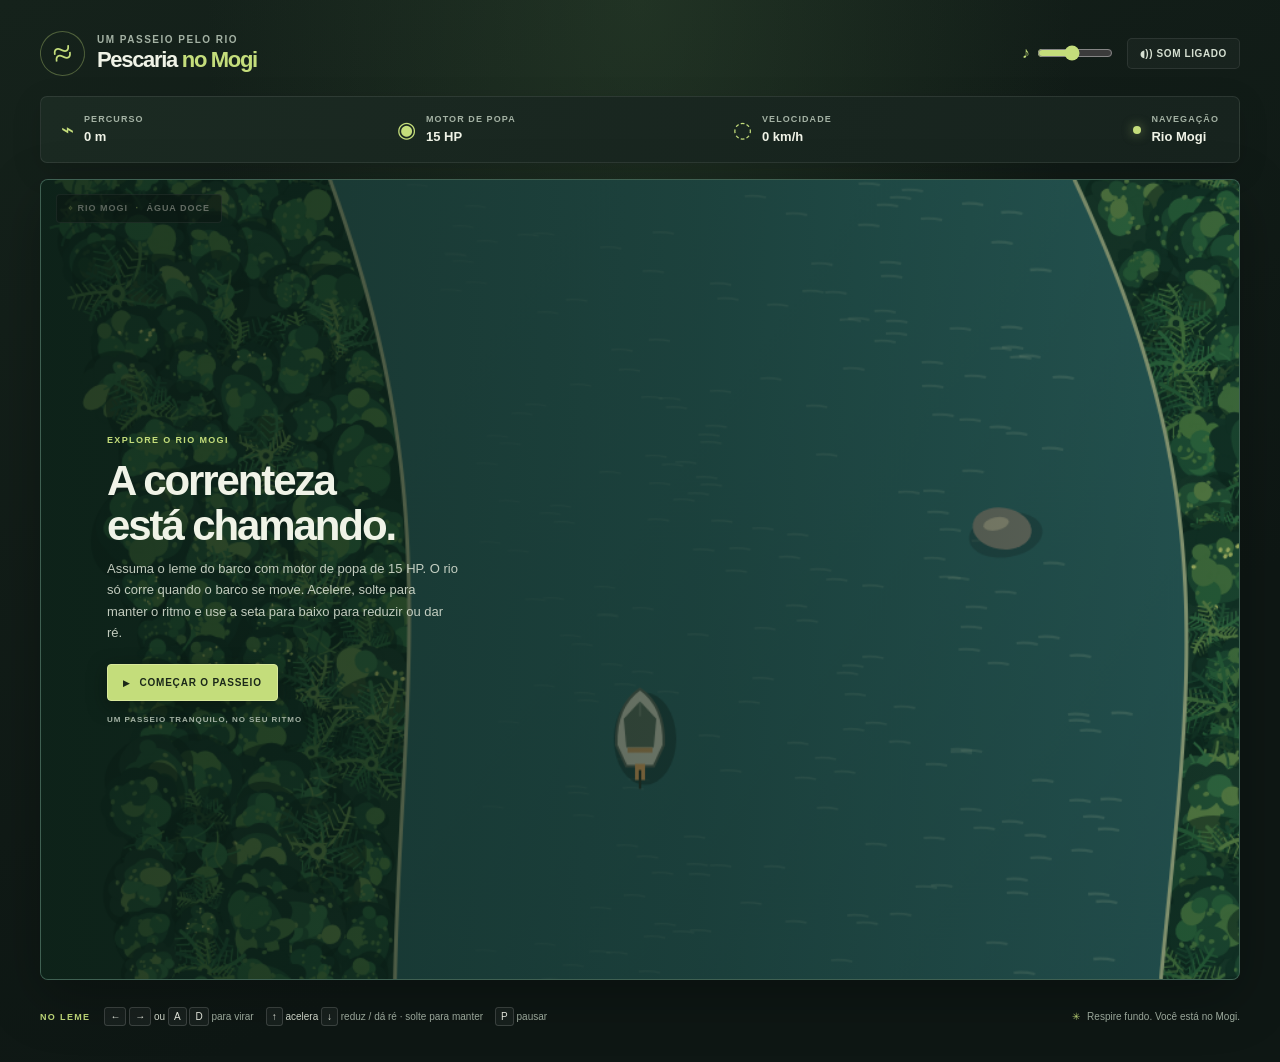
==== index.html @ 7ddcc381 "v0.1" ====
<!doctype html>
<html lang="pt-BR">
<head>
  <meta charset="utf-8">
  <meta name="viewport" content="width=device-width, initial-scale=1">
  <meta name="theme-color" content="#10251f">
  <meta name="description" content="Um passeio de barco pelo sinuoso rio Mogi.">
  <title>Pescaria no Mogi</title>
  <link rel="stylesheet" href="css/game.css">
  <script src="js/game.js" defer></script>
</head>
<body>
  <main class="game-shell">
    <header class="topbar">
      <a class="brand" href="./" aria-label="Pescaria no Mogi, início">
        <span class="brand-mark" aria-hidden="true">≈</span>
        <span>
          <span class="eyebrow">UM PASSEIO PELO RIO</span>
          <h1>Pescaria <span>no Mogi</span></h1>
        </span>
      </a>
      <div class="sound-controls">
        <label class="volume-control" for="volume">
          <span aria-hidden="true">♪</span>
          <span class="visually-hidden">Volume dos sons</span>
          <input id="volume" type="range" min="0" max="100" value="45">
        </label>
        <button class="sound-button" id="sound-toggle" type="button" aria-pressed="true">
          <span aria-hidden="true">◖))</span> SOM LIGADO
        </button>
      </div>
    </header>

    <section class="dashboard" aria-label="Painel da navegação">
      <div class="stat">
        <span class="stat-icon" aria-hidden="true">⌁</span>
        <span><span class="stat-label">PERCURSO</span><strong id="distance">0 m</strong></span>
      </div>
      <div class="stat">
        <span class="stat-icon" aria-hidden="true">◉</span>
        <span><span class="stat-label">MOTOR DE POPA</span><strong>15 HP</strong></span>
      </div>
      <div class="stat">
        <span class="stat-icon" aria-hidden="true">◌</span>
        <span><span class="stat-label">VELOCIDADE</span><strong id="speed">0 km/h</strong></span>
      </div>
      <div class="stat status-stat">
        <span class="status-dot" id="status-dot" aria-hidden="true"></span>
        <span><span class="stat-label">NAVEGAÇÃO</span><strong id="status">Píer do Mogi</strong></span>
      </div>
    </section>

    <section class="river-view" aria-label="Rio Mogi">
      <canvas id="river" width="960" height="640" aria-label="Vista superior estática do rio Mogi; o cenário acompanha o barco quando ele se move"></canvas>
      <div class="location-tag"><span aria-hidden="true">⌖</span> RIO MOGI <span class="tag-divider">·</span> ÁGUA DOCE</div>
      <div class="river-message" id="river-message" role="status" aria-live="polite"></div>
      <div class="overlay" id="overlay">
        <div class="dialog">
          <span class="dialog-kicker">EXPLORE O RIO MOGI</span>
          <h2 id="overlay-title">A correnteza<br>está chamando.</h2>
          <p id="overlay-copy">Assuma o leme do barco com motor de popa de 15 HP. O rio só corre quando o barco se move. Acelere, solte para manter o ritmo e use a seta para baixo para reduzir ou dar ré.</p>
          <button id="start-button" type="button"><span aria-hidden="true">▶</span> <span id="button-label">COMEÇAR O PASSEIO</span></button>
          <span class="dialog-hint">UM PASSEIO TRANQUILO, NO SEU RITMO</span>
        </div>
      </div>
    </section>

    <footer class="bottom-bar">
      <div class="controls-copy">
        <span class="footer-label">NO LEME</span>
        <span><kbd>←</kbd> <kbd>→</kbd> ou <kbd>A</kbd> <kbd>D</kbd> <span class="muted-copy">para virar</span></span>
        <span><kbd>↑</kbd> acelera <kbd>↓</kbd> <span class="muted-copy">reduz / dá ré · solte para manter</span></span>
        <span><kbd>P</kbd> <span class="muted-copy">pausar</span></span>
      </div>
      <div class="touch-controls" aria-label="Controles de toque">
        <button type="button" data-control="left" aria-label="Virar para a esquerda">←</button>
        <button type="button" data-control="slower" aria-label="Reduzir velocidade; mantenha pressionado para dar ré">−</button>
        <button type="button" data-control="faster" aria-label="Aumentar velocidade; mantenha pressionado para acelerar">+</button>
        <button type="button" data-control="right" aria-label="Virar para a direita">→</button>
      </div>
      <span class="footer-note"><span aria-hidden="true">✳</span> Respire fundo. Você está no Mogi.</span>
    </footer>
  </main>
</body>
</html>
---- css/game.css ----
:root {
  color-scheme: dark;
  font-family: "Segoe UI", "Trebuchet MS", sans-serif;
  color: #f0f3e7;
  background: #101b17;
  font-synthesis: none;
  text-rendering: optimizeLegibility;
  -webkit-font-smoothing: antialiased;
  -moz-osx-font-smoothing: grayscale;
  font-optical-sizing: auto;
  font-weight: 400;
  --ink: #f0f3e7;
  --muted: #a4b2a4;
  --accent: #c4dd7b;
  --panel: #17251e;
  --line: #ffffff16;
}

* { box-sizing: border-box; }

body {
  min-width: 320px;
  min-height: 100vh;
  min-height: 100dvh;
  margin: 0;
  background:
    radial-gradient(ellipse at 50% 0%, #3d5b3a55 0, transparent 48%),
    linear-gradient(155deg, #15221b, #0e1714 70%);
}

button, input { font: inherit; }
button { color: inherit; }

.game-shell {
  display: grid;
  grid-template-rows: auto auto minmax(260px, 1fr) auto;
  gap: 14px;
  width: min(1200px, calc(100% - 48px));
  min-height: 100vh;
  min-height: 100dvh;
  margin: 0 auto;
  padding: 22px 0 18px;
}

.topbar, .brand, .sound-controls, .dashboard, .stat, .bottom-bar, .controls-copy {
  display: flex;
  align-items: center;
}

.topbar, .bottom-bar { justify-content: space-between; }
.topbar { min-height: 54px; }

.brand {
  gap: 12px;
  color: inherit;
  text-decoration: none;
}

.brand-mark {
  display: grid;
  width: 45px;
  height: 45px;
  place-items: center;
  border: 1px solid #c4dd7b55;
  border-radius: 50%;
  color: var(--accent);
  font-family: Georgia, serif;
  font-size: 35px;
  line-height: 1;
  transform: rotate(-15deg);
}

.eyebrow, .stat-label, .footer-label, .dialog-kicker, .dialog-hint {
  display: block;
  color: var(--muted);
  font-size: 10px;
  font-weight: 700;
  letter-spacing: .15em;
}

h1 {
  margin: 2px 0 0;
  font-family: "Trebuchet MS", "Segoe UI", sans-serif;
  font-size: 22px;
  font-weight: 700;
  letter-spacing: -.06em;
  line-height: 1.15;
}

h1 span { color: var(--accent); }
.sound-controls { gap: 14px; }

.volume-control {
  display: flex;
  align-items: center;
  color: var(--accent);
}

.volume-control input {
  width: 76px;
  margin: 0 0 0 7px;
  accent-color: var(--accent);
  cursor: pointer;
}

.sound-button {
  padding: 9px 12px;
  border: 1px solid var(--line);
  border-radius: 5px;
  background: #ffffff08;
  color: #d5dfd1;
  font-size: 10px;
  font-weight: 700;
  letter-spacing: .06em;
  cursor: pointer;
}

.sound-button:hover, .sound-button:focus-visible { border-color: #c4dd7b88; }
.sound-button[aria-pressed="false"] { color: var(--muted); }

.dashboard {
  min-height: 67px;
  justify-content: space-between;
  padding: 10px 20px;
  border: 1px solid var(--line);
  border-radius: 7px;
  background: linear-gradient(105deg, #1b2a22, #17231e);
  box-shadow: 0 8px 30px #0002;
}

.stat { min-width: 130px; gap: 10px; }
.stat-icon { color: var(--accent); font-size: 22px; }
.stat-label { margin-bottom: 3px; font-size: 9px; letter-spacing: .12em; }
.stat strong { font-size: 13px; font-weight: 600; }
.status-stat { min-width: 150px; justify-content: flex-end; }
.status-dot { width: 8px; height: 8px; border-radius: 50%; background: #c4dd7b; box-shadow: 0 0 11px #c4dd7b88; }
.status-dot.narrow { background: #e9b96d; box-shadow: 0 0 11px #e9b96d88; }

.river-view {
  position: relative;
  min-height: 0;
  overflow: hidden;
  border: 1px solid #d4ddc222;
  border-radius: 8px;
  background: #284c40;
  box-shadow: 0 18px 55px #0004;
}

#river {
  display: block;
  width: 100%;
  height: 100%;
  touch-action: none;
}

.location-tag {
  position: absolute;
  top: 14px;
  left: 15px;
  padding: 8px 11px;
  border: 1px solid #ffffff2a;
  border-radius: 4px;
  background: #101b17a8;
  color: #f3f5e9;
  font-size: 9px;
  font-weight: 700;
  letter-spacing: .11em;
  pointer-events: none;
}

.location-tag > span:first-child { color: var(--accent); }
.tag-divider { padding: 0 4px; color: #c4dd7b; }

.river-message {
  position: absolute;
  top: 16px;
  left: 50%;
  padding: 8px 12px;
  border-radius: 4px;
  background: #16231ddb;
  color: #f1f4e7;
  font-size: 12px;
  font-weight: 600;
  opacity: 0;
  transform: translate(-50%, -5px);
  transition: opacity .18s ease, transform .18s ease;
  pointer-events: none;
}

.river-message.visible { opacity: 1; transform: translate(-50%, 0); }

.overlay {
  position: absolute;
  inset: 0;
  display: grid;
  place-items: center;
  padding: 20px;
  background: linear-gradient(90deg, #08150fa8, #08150f77 55%, #08150f33);
  transition: opacity .2s ease;
}

.overlay[hidden] { display: none; }
.dialog { width: min(410px, 100%); margin-right: auto; padding: 15px 12px 15px clamp(12px, 5vw, 46px); }
.dialog-kicker { color: var(--accent); font-size: 9px; }

.dialog h2 {
  margin: 13px 0 9px;
  font-family: "Trebuchet MS", "Segoe UI", sans-serif;
  font-size: clamp(27px, 4vw, 42px);
  font-weight: 600;
  letter-spacing: -.05em;
  line-height: 1.08;
}

.dialog p { max-width: 355px; margin: 0 0 20px; color: #e2e9dbd9; font-size: 13px; line-height: 1.65; }

#start-button {
  padding: 12px 15px;
  border: 1px solid #d9e89b;
  border-radius: 4px;
  background: var(--accent);
  color: #1b2819;
  font-size: 10px;
  font-weight: 800;
  letter-spacing: .08em;
  cursor: pointer;
  box-shadow: 0 5px 18px #0a130b88;
}

#start-button:hover, #start-button:focus-visible { outline: 2px solid #f4f8de; outline-offset: 3px; background: #d2e697; }
#start-button span:first-child { margin-right: 5px; font-size: 9px; }
.dialog-hint { margin-top: 14px; font-size: 8px; letter-spacing: .12em; }

.bottom-bar { min-height: 42px; gap: 15px; }
.controls-copy { gap: 12px; color: #d9e1d3; font-size: 10px; white-space: nowrap; }
.footer-label { margin-right: 2px; color: var(--accent); font-size: 9px; }
kbd { padding: 3px 5px; border: 1px solid #ffffff28; border-radius: 3px; background: #ffffff0b; color: #f1f4e9; font: inherit; }
.muted-copy, .footer-note { color: var(--muted); }
.footer-note { font-size: 10px; white-space: nowrap; }
.footer-note span { margin-right: 4px; color: var(--accent); }
.touch-controls { display: none; }
.visually-hidden { position: absolute; width: 1px; height: 1px; overflow: hidden; clip: rect(0, 0, 0, 0); white-space: nowrap; clip-path: inset(50%); }

@media (min-width: 900px) and (min-height: 700px) {
  .game-shell { padding-top: 26px; padding-bottom: 24px; gap: 16px; }
  .river-view { min-height: 400px; }
}

@media (max-width: 760px) {
  .game-shell { width: min(100% - 24px, 620px); grid-template-rows: auto auto minmax(230px, 1fr) auto; gap: 10px; padding: 12px 0; }
  .dashboard { min-height: 61px; padding: 8px 11px; }
  .stat { min-width: 0; gap: 6px; }
  .status-stat { min-width: 0; }
  .stat-icon { font-size: 18px; }
  .stat-label { font-size: 7px; letter-spacing: .06em; }
  .stat strong { font-size: 11px; }
  .bottom-bar { align-items: flex-start; }
  .controls-copy { flex-wrap: wrap; gap: 7px 10px; font-size: 9px; }
  .footer-note { display: none; }
}

@media (max-width: 480px) {
  .game-shell { grid-template-rows: auto auto minmax(220px, 1fr) auto; }
  .brand { gap: 8px; }
  .brand-mark { width: 38px; height: 38px; font-size: 29px; }
  .eyebrow { font-size: 8px; }
  h1 { font-size: 19px; }
  .sound-controls { gap: 7px; }
  .volume-control input { width: 53px; }
  .sound-button { padding: 8px; font-size: 8px; }
  .dashboard { display: grid; grid-template-columns: 1fr 1fr; gap: 9px 5px; }
  .status-stat { justify-content: flex-start; }
  .bottom-bar { display: block; }
  .controls-copy { display: none; }
  .touch-controls { display: grid; grid-template-columns: repeat(4, 1fr); gap: 8px; }
  .touch-controls button { min-height: 41px; border: 1px solid #ffffff26; border-radius: 5px; background: #ffffff0c; color: var(--ink); font-size: 19px; touch-action: none; }
  .touch-controls button:active { border-color: var(--accent); background: #c4dd7b2a; }
  .dialog { padding-left: 8px; }
  .dialog p { max-width: 290px; font-size: 12px; }
}

@media (prefers-reduced-motion: reduce) {
  *, *::before, *::after { scroll-behavior: auto !important; transition-duration: .01ms !important; }
}
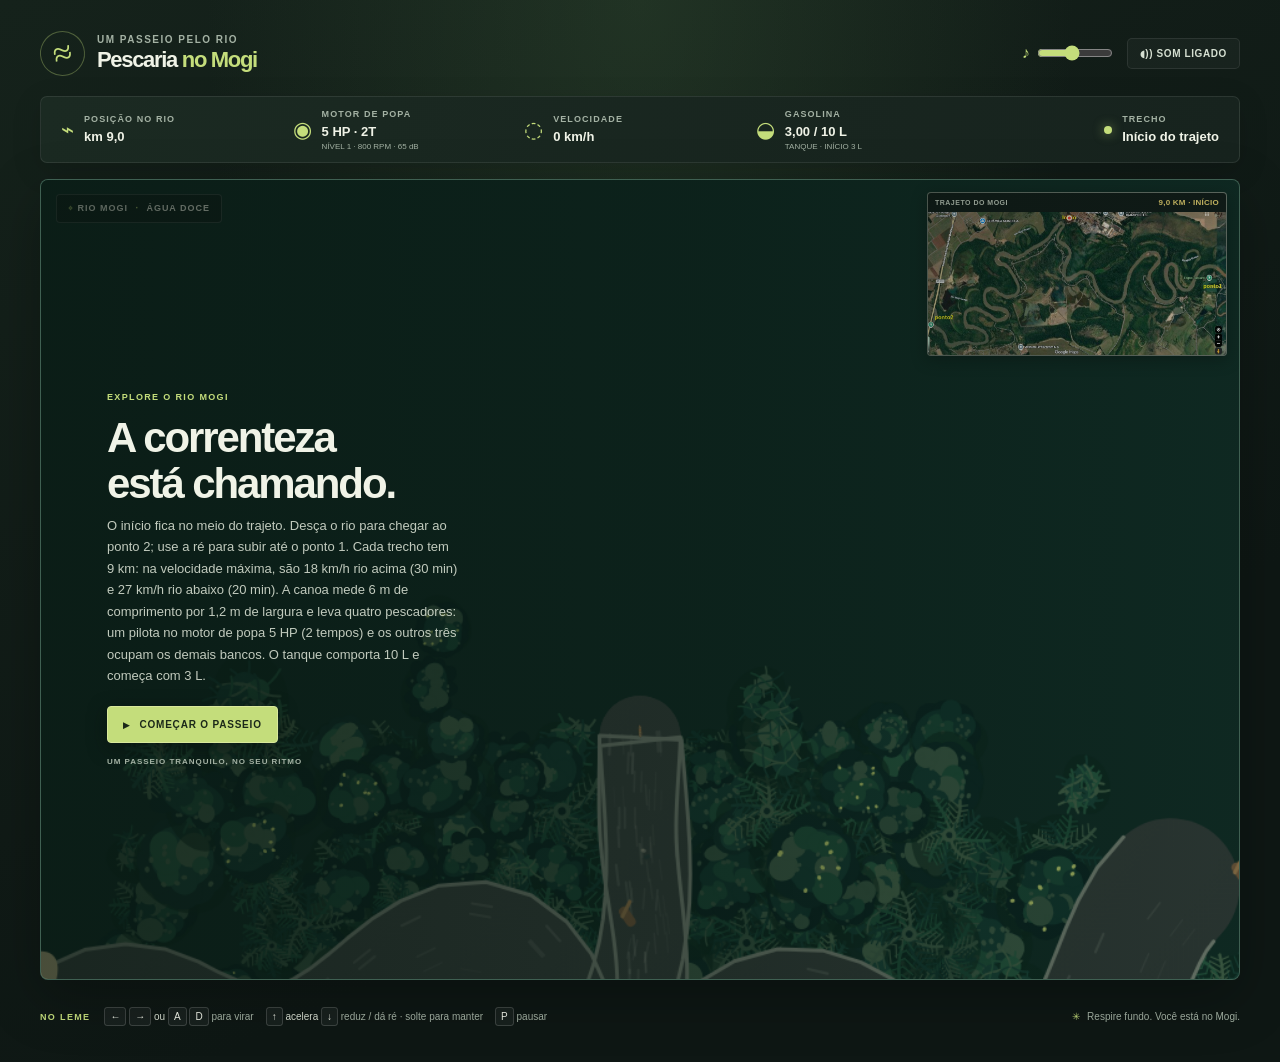
==== commit fd6666c5: "v0.2" ====
--- a/index.html
+++ b/index.html
@@ -34,31 +34,54 @@
     <section class="dashboard" aria-label="Painel da navegação">
       <div class="stat">
         <span class="stat-icon" aria-hidden="true">⌁</span>
-        <span><span class="stat-label">PERCURSO</span><strong id="distance">0 m</strong></span>
+        <span><span class="stat-label">POSIÇÃO NO RIO</span><strong id="distance">9,0 km</strong></span>
       </div>
       <div class="stat">
         <span class="stat-icon" aria-hidden="true">◉</span>
-        <span><span class="stat-label">MOTOR DE POPA</span><strong>15 HP</strong></span>
+        <span>
+          <span class="stat-label">MOTOR DE POPA</span>
+          <strong id="motor-summary">5 HP · 2T</strong>
+          <span class="stat-detail" id="motor-readout">NÍVEL 1 · 800 RPM · 65 dB</span>
+        </span>
       </div>
       <div class="stat">
         <span class="stat-icon" aria-hidden="true">◌</span>
         <span><span class="stat-label">VELOCIDADE</span><strong id="speed">0 km/h</strong></span>
       </div>
+      <div class="stat">
+        <span class="stat-icon" aria-hidden="true">◒</span>
+        <span>
+          <span class="stat-label">GASOLINA</span>
+          <strong id="fuel">3,00 / 10 L</strong>
+          <span class="stat-detail">TANQUE · INÍCIO 3 L</span>
+        </span>
+      </div>
       <div class="stat status-stat">
         <span class="status-dot" id="status-dot" aria-hidden="true"></span>
-        <span><span class="stat-label">NAVEGAÇÃO</span><strong id="status">Píer do Mogi</strong></span>
+        <span><span class="stat-label">TRECHO</span><strong id="status">Início do trajeto</strong></span>
       </div>
     </section>
 
     <section class="river-view" aria-label="Rio Mogi">
-      <canvas id="river" width="960" height="640" aria-label="Vista superior estática do rio Mogi; o cenário acompanha o barco quando ele se move"></canvas>
+      <canvas id="river" width="960" height="640" aria-label="Vista superior de uma canoa de seis metros com quatro pescadores, navegando no rio Mogi"></canvas>
       <div class="location-tag"><span aria-hidden="true">⌖</span> RIO MOGI <span class="tag-divider">·</span> ÁGUA DOCE</div>
+      <aside class="route-map" aria-label="Mapa de satélite do trajeto do rio Mogi, com um ponto vermelho indicando a posição da canoa">
+        <div class="route-map-heading"><span>TRAJETO DO MOGI</span><strong id="map-progress">INÍCIO · 9,0 KM</strong></div>
+        <div class="route-map-stage">
+          <img src="foto2.jpg" alt="Mapa de satélite com o rio Mogi sinuoso, início no centro, ponto 1 à direita e ponto 2 à esquerda">
+          <svg viewBox="0 0 1151 554" preserveAspectRatio="none" role="img" aria-label="Marcador da posição da canoa sobre o curso do rio">
+            <path class="map-geometry" id="upstream-course" d="M1098 287 C1081 274 1068 256 1064 238 C1055 213 1039 198 1018 197 C995 198 985 218 972 235 C957 252 935 258 917 246 C899 231 900 210 916 193 C930 177 950 167 953 148 C958 128 944 111 925 110 C903 108 889 127 878 148 C865 173 851 198 830 203 C808 210 790 192 790 174 C789 154 806 143 823 130 C837 116 838 98 824 86 C805 74 783 85 772 104 C759 127 755 153 737 169 C718 186 695 191 675 180 C655 169 641 152 620 147 C597 143 584 161 568 179 C554 194 535 198 521 186 C508 175 512 156 504 140 C496 121 476 110 458 118 C438 127 421 147 401 156 C380 165 358 158 340 147 C322 137 302 139 287 154 C270 169 264 191 278 208 C293 225 324 223 349 218 C375 215 393 230 408 249 C420 268 425 290 447 302 C468 312 489 298 498 277 C510 252 502 225 517 206 C529 187 545 175 550 151 C555 122 545 92 545 62 C545 47 546 34 546 23"/>
+            <path class="map-geometry" id="downstream-course" d="M546 23 C548 54 552 82 548 111 C544 143 530 166 517 190 C504 213 506 241 499 264 C492 288 475 303 454 301 C433 299 422 278 411 256 C399 233 382 218 357 216 C332 214 302 225 283 209 C264 194 269 172 286 155 C302 139 323 138 343 150 C364 162 385 166 405 155 C425 144 438 126 459 118 C480 110 498 124 505 143 C512 163 510 180 524 190 C539 200 554 190 568 176 C583 161 599 145 620 148 C641 151 656 169 676 181 C697 193 718 186 737 170 C755 154 759 127 772 105 C785 84 805 75 824 87 C840 100 837 118 822 132 C806 146 789 156 790 176 C791 196 809 209 831 203 C853 198 866 174 879 148 C890 126 904 108 926 111 C946 114 958 130 953 149 C949 169 931 180 916 194 C900 211 899 232 918 247 C937 262 958 250 974 235 C989 219 998 199 1019 198 C1040 198 1057 214 1064 239 C1070 260 1083 278 1098 287 C1080 296 1059 297 1039 288 C1018 279 1006 261 986 257 C965 253 949 267 934 283 C918 301 902 317 879 318 C858 319 843 305 843 286 C843 268 858 252 876 239 C894 226 899 208 885 192 C871 176 849 176 831 190 C812 204 807 229 790 247 C772 266 750 272 729 263 C709 255 698 235 679 227 C660 218 641 229 630 247 C618 266 619 293 603 310 C587 326 563 327 548 311 C533 294 536 272 529 251 C522 230 509 216 492 219 C473 222 462 241 449 259 C435 278 415 290 394 284 C374 278 364 259 349 247 C333 234 313 237 300 253 C286 271 292 293 309 309 C327 326 352 331 374 326 C396 320 413 306 434 310 C455 314 466 335 463 357 C460 379 442 394 421 405 C401 416 384 432 386 453 C389 475 411 487 434 483 C457 479 475 461 493 447 C512 433 532 431 551 443 C572 456 579 480 596 497 C613 514 635 519 654 507 C674 495 680 470 697 453 C714 436 737 433 754 447 C772 461 771 486 760 506 C749 526 729 539 706 544 C684 549 664 541 644 531 C624 521 603 514 583 519 C561 524 542 540 519 543 C496 546 475 535 468 515 C461 495 472 476 490 464 C508 452 527 445 528 426 C529 408 511 396 492 397 C471 398 454 414 436 429 C417 445 396 454 375 447 C354 440 346 419 330 403 C314 387 293 383 274 394 C255 405 247 428 230 440 C212 452 188 447 177 429 C166 411 177 390 194 376 C211 362 232 350 231 330 C230 310 210 297 190 301 C168 305 152 324 133 334 C114 344 91 337 82 319 C73 301 84 281 102 266 C120 251 142 241 145 221 C148 201 133 184 112 181 C91 178 73 191 57 205 C40 219 22 234 10 250 C1 270 4 292 17 312 C29 332 29 350 17 373 C8 390 10 405 14 417"/>
+            <circle class="map-boat" id="map-boat" cx="0" cy="0" r="8" transform="translate(546 23)"/>
+          </svg>
+        </div>
+      </aside>
       <div class="river-message" id="river-message" role="status" aria-live="polite"></div>
       <div class="overlay" id="overlay">
         <div class="dialog">
           <span class="dialog-kicker">EXPLORE O RIO MOGI</span>
           <h2 id="overlay-title">A correnteza<br>está chamando.</h2>
-          <p id="overlay-copy">Assuma o leme do barco com motor de popa de 15 HP. O rio só corre quando o barco se move. Acelere, solte para manter o ritmo e use a seta para baixo para reduzir ou dar ré.</p>
+          <p id="overlay-copy">O início fica no meio do trajeto. Desça o rio para chegar ao ponto 2; use a ré para subir até o ponto 1. Cada trecho tem 9 km: na velocidade máxima, são 18 km/h rio acima (30 min) e 27 km/h rio abaixo (20 min). A canoa mede 6 m de comprimento por 1,2 m de largura e leva quatro pescadores: um pilota no motor de 5 HP e os outros três ocupam os demais bancos. O tanque comporta 10 L e começa com 3 L.</p>
           <button id="start-button" type="button"><span aria-hidden="true">▶</span> <span id="button-label">COMEÇAR O PASSEIO</span></button>
           <span class="dialog-hint">UM PASSEIO TRANQUILO, NO SEU RITMO</span>
         </div>
--- a/css/game.css
+++ b/css/game.css
@@ -119,8 +119,9 @@
 .sound-button[aria-pressed="false"] { color: var(--muted); }
 
 .dashboard {
+  display: grid;
+  grid-template-columns: repeat(5, minmax(0, 1fr));
   min-height: 67px;
-  justify-content: space-between;
   padding: 10px 20px;
   border: 1px solid var(--line);
   border-radius: 7px;
@@ -128,13 +129,15 @@
   box-shadow: 0 8px 30px #0002;
 }
 
-.stat { min-width: 130px; gap: 10px; }
+.stat { min-width: 0; gap: 10px; }
 .stat-icon { color: var(--accent); font-size: 22px; }
 .stat-label { margin-bottom: 3px; font-size: 9px; letter-spacing: .12em; }
 .stat strong { font-size: 13px; font-weight: 600; }
-.status-stat { min-width: 150px; justify-content: flex-end; }
+.stat-detail { display: block; margin-top: 2px; color: var(--muted); font-size: 8px; white-space: nowrap; }
+.status-stat { justify-content: flex-end; }
 .status-dot { width: 8px; height: 8px; border-radius: 50%; background: #c4dd7b; box-shadow: 0 0 11px #c4dd7b88; }
 .status-dot.narrow { background: #e9b96d; box-shadow: 0 0 11px #e9b96d88; }
+.low-fuel { color: #f0a16f; }
 
 .river-view {
   position: relative;
@@ -170,6 +173,39 @@
 
 .location-tag > span:first-child { color: var(--accent); }
 .tag-divider { padding: 0 4px; color: #c4dd7b; }
+
+.route-map {
+  position: absolute;
+  top: 12px;
+  right: 12px;
+  width: min(300px, 41vw);
+  overflow: hidden;
+  border: 1px solid #d8e3d377;
+  border-radius: 4px;
+  background: #111b18;
+  box-shadow: 0 4px 15px #07100c66;
+  pointer-events: none;
+}
+
+.route-map-heading {
+  display: flex;
+  align-items: center;
+  justify-content: space-between;
+  gap: 6px;
+  padding: 5px 7px;
+  color: #d4decf;
+  font-size: 7px;
+  font-weight: 700;
+  letter-spacing: .07em;
+}
+
+.route-map-heading strong { color: #f2db74; font-size: 8px; letter-spacing: .03em; }
+.route-map-stage { position: relative; width: 100%; aspect-ratio: 1151 / 554; }
+.route-map-stage img, .route-map-stage svg { position: absolute; inset: 0; display: block; width: 100%; height: 100%; }
+.route-map-stage img { object-fit: fill; }
+.route-map-stage svg { overflow: hidden; }
+.map-geometry { fill: none; stroke: transparent; stroke-width: 1; }
+.map-boat { fill: #f04438; stroke: #fff0dc; stroke-width: 4; filter: drop-shadow(0 0 8px #ff302a); }
 
 .river-message {
   position: absolute;
@@ -248,12 +284,13 @@
 
 @media (max-width: 760px) {
   .game-shell { width: min(100% - 24px, 620px); grid-template-rows: auto auto minmax(230px, 1fr) auto; gap: 10px; padding: 12px 0; }
-  .dashboard { min-height: 61px; padding: 8px 11px; }
+  .dashboard { grid-template-columns: repeat(3, minmax(0, 1fr)); min-height: 61px; padding: 8px 11px; gap: 9px 5px; }
   .stat { min-width: 0; gap: 6px; }
   .status-stat { min-width: 0; }
   .stat-icon { font-size: 18px; }
   .stat-label { font-size: 7px; letter-spacing: .06em; }
   .stat strong { font-size: 11px; }
+  .stat-detail { font-size: 7px; }
   .bottom-bar { align-items: flex-start; }
   .controls-copy { flex-wrap: wrap; gap: 7px 10px; font-size: 9px; }
   .footer-note { display: none; }
@@ -268,7 +305,7 @@
   .sound-controls { gap: 7px; }
   .volume-control input { width: 53px; }
   .sound-button { padding: 8px; font-size: 8px; }
-  .dashboard { display: grid; grid-template-columns: 1fr 1fr; gap: 9px 5px; }
+  .dashboard { grid-template-columns: repeat(2, minmax(0, 1fr)); gap: 9px 5px; }
   .status-stat { justify-content: flex-start; }
   .bottom-bar { display: block; }
   .controls-copy { display: none; }
@@ -277,6 +314,9 @@
   .touch-controls button:active { border-color: var(--accent); background: #c4dd7b2a; }
   .dialog { padding-left: 8px; }
   .dialog p { max-width: 290px; font-size: 12px; }
+  .route-map { top: 58px; right: 8px; width: min(200px, 52vw); }
+  .route-map-heading { padding: 4px 5px; font-size: 6px; }
+  .route-map-heading strong { font-size: 7px; }
 }
 
 @media (prefers-reduced-motion: reduce) {
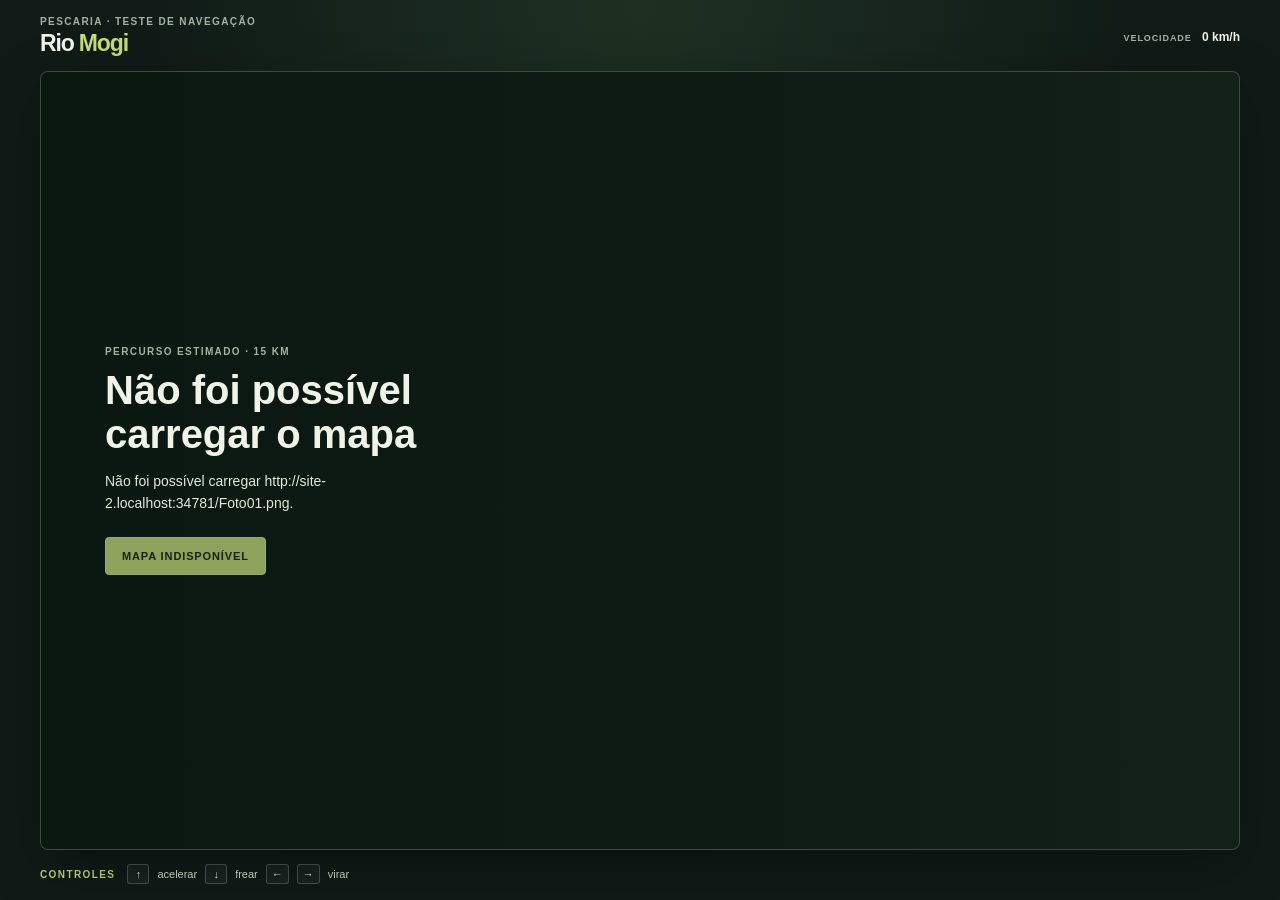
==== commit 7be459e5: "versao1.0" ====
--- a/index.html
+++ b/index.html
@@ -3,106 +3,40 @@
 <head>
   <meta charset="utf-8">
   <meta name="viewport" content="width=device-width, initial-scale=1">
-  <meta name="theme-color" content="#10251f">
-  <meta name="description" content="Um passeio de barco pelo sinuoso rio Mogi.">
-  <title>Pescaria no Mogi</title>
+  <meta name="theme-color" content="#101b17">
+  <meta name="description" content="Teste de navegação no rio com controle por setas.">
+  <title>Teste de navegação | Pescaria</title>
   <link rel="stylesheet" href="css/game.css">
   <script src="js/game.js" defer></script>
 </head>
 <body>
   <main class="game-shell">
     <header class="topbar">
-      <a class="brand" href="./" aria-label="Pescaria no Mogi, início">
-        <span class="brand-mark" aria-hidden="true">≈</span>
-        <span>
-          <span class="eyebrow">UM PASSEIO PELO RIO</span>
-          <h1>Pescaria <span>no Mogi</span></h1>
-        </span>
-      </a>
-      <div class="sound-controls">
-        <label class="volume-control" for="volume">
-          <span aria-hidden="true">♪</span>
-          <span class="visually-hidden">Volume dos sons</span>
-          <input id="volume" type="range" min="0" max="100" value="45">
-        </label>
-        <button class="sound-button" id="sound-toggle" type="button" aria-pressed="true">
-          <span aria-hidden="true">◖))</span> SOM LIGADO
-        </button>
+      <div>
+        <p class="eyebrow">PESCARIA · TESTE DE NAVEGAÇÃO</p>
+        <h1>Rio <span>Mogi</span></h1>
       </div>
+      <p class="speed-readout">VELOCIDADE <strong id="speed">0 km/h</strong></p>
     </header>
 
-    <section class="dashboard" aria-label="Painel da navegação">
-      <div class="stat">
-        <span class="stat-icon" aria-hidden="true">⌁</span>
-        <span><span class="stat-label">POSIÇÃO NO RIO</span><strong id="distance">9,0 km</strong></span>
-      </div>
-      <div class="stat">
-        <span class="stat-icon" aria-hidden="true">◉</span>
-        <span>
-          <span class="stat-label">MOTOR DE POPA</span>
-          <strong id="motor-summary">5 HP · 2T</strong>
-          <span class="stat-detail" id="motor-readout">NÍVEL 1 · 800 RPM · 65 dB</span>
-        </span>
-      </div>
-      <div class="stat">
-        <span class="stat-icon" aria-hidden="true">◌</span>
-        <span><span class="stat-label">VELOCIDADE</span><strong id="speed">0 km/h</strong></span>
-      </div>
-      <div class="stat">
-        <span class="stat-icon" aria-hidden="true">◒</span>
-        <span>
-          <span class="stat-label">GASOLINA</span>
-          <strong id="fuel">3,00 / 10 L</strong>
-          <span class="stat-detail">TANQUE · INÍCIO 3 L</span>
-        </span>
-      </div>
-      <div class="stat status-stat">
-        <span class="status-dot" id="status-dot" aria-hidden="true"></span>
-        <span><span class="stat-label">TRECHO</span><strong id="status">Início do trajeto</strong></span>
-      </div>
-    </section>
-
-    <section class="river-view" aria-label="Rio Mogi">
-      <canvas id="river" width="960" height="640" aria-label="Vista superior de uma canoa de seis metros com quatro pescadores, navegando no rio Mogi"></canvas>
-      <div class="location-tag"><span aria-hidden="true">⌖</span> RIO MOGI <span class="tag-divider">·</span> ÁGUA DOCE</div>
-      <aside class="route-map" aria-label="Mapa de satélite do trajeto do rio Mogi, com um ponto vermelho indicando a posição da canoa">
-        <div class="route-map-heading"><span>TRAJETO DO MOGI</span><strong id="map-progress">INÍCIO · 9,0 KM</strong></div>
-        <div class="route-map-stage">
-          <img src="foto2.jpg" alt="Mapa de satélite com o rio Mogi sinuoso, início no centro, ponto 1 à direita e ponto 2 à esquerda">
-          <svg viewBox="0 0 1151 554" preserveAspectRatio="none" role="img" aria-label="Marcador da posição da canoa sobre o curso do rio">
-            <path class="map-geometry" id="upstream-course" d="M1098 287 C1081 274 1068 256 1064 238 C1055 213 1039 198 1018 197 C995 198 985 218 972 235 C957 252 935 258 917 246 C899 231 900 210 916 193 C930 177 950 167 953 148 C958 128 944 111 925 110 C903 108 889 127 878 148 C865 173 851 198 830 203 C808 210 790 192 790 174 C789 154 806 143 823 130 C837 116 838 98 824 86 C805 74 783 85 772 104 C759 127 755 153 737 169 C718 186 695 191 675 180 C655 169 641 152 620 147 C597 143 584 161 568 179 C554 194 535 198 521 186 C508 175 512 156 504 140 C496 121 476 110 458 118 C438 127 421 147 401 156 C380 165 358 158 340 147 C322 137 302 139 287 154 C270 169 264 191 278 208 C293 225 324 223 349 218 C375 215 393 230 408 249 C420 268 425 290 447 302 C468 312 489 298 498 277 C510 252 502 225 517 206 C529 187 545 175 550 151 C555 122 545 92 545 62 C545 47 546 34 546 23"/>
-            <path class="map-geometry" id="downstream-course" d="M546 23 C548 54 552 82 548 111 C544 143 530 166 517 190 C504 213 506 241 499 264 C492 288 475 303 454 301 C433 299 422 278 411 256 C399 233 382 218 357 216 C332 214 302 225 283 209 C264 194 269 172 286 155 C302 139 323 138 343 150 C364 162 385 166 405 155 C425 144 438 126 459 118 C480 110 498 124 505 143 C512 163 510 180 524 190 C539 200 554 190 568 176 C583 161 599 145 620 148 C641 151 656 169 676 181 C697 193 718 186 737 170 C755 154 759 127 772 105 C785 84 805 75 824 87 C840 100 837 118 822 132 C806 146 789 156 790 176 C791 196 809 209 831 203 C853 198 866 174 879 148 C890 126 904 108 926 111 C946 114 958 130 953 149 C949 169 931 180 916 194 C900 211 899 232 918 247 C937 262 958 250 974 235 C989 219 998 199 1019 198 C1040 198 1057 214 1064 239 C1070 260 1083 278 1098 287 C1080 296 1059 297 1039 288 C1018 279 1006 261 986 257 C965 253 949 267 934 283 C918 301 902 317 879 318 C858 319 843 305 843 286 C843 268 858 252 876 239 C894 226 899 208 885 192 C871 176 849 176 831 190 C812 204 807 229 790 247 C772 266 750 272 729 263 C709 255 698 235 679 227 C660 218 641 229 630 247 C618 266 619 293 603 310 C587 326 563 327 548 311 C533 294 536 272 529 251 C522 230 509 216 492 219 C473 222 462 241 449 259 C435 278 415 290 394 284 C374 278 364 259 349 247 C333 234 313 237 300 253 C286 271 292 293 309 309 C327 326 352 331 374 326 C396 320 413 306 434 310 C455 314 466 335 463 357 C460 379 442 394 421 405 C401 416 384 432 386 453 C389 475 411 487 434 483 C457 479 475 461 493 447 C512 433 532 431 551 443 C572 456 579 480 596 497 C613 514 635 519 654 507 C674 495 680 470 697 453 C714 436 737 433 754 447 C772 461 771 486 760 506 C749 526 729 539 706 544 C684 549 664 541 644 531 C624 521 603 514 583 519 C561 524 542 540 519 543 C496 546 475 535 468 515 C461 495 472 476 490 464 C508 452 527 445 528 426 C529 408 511 396 492 397 C471 398 454 414 436 429 C417 445 396 454 375 447 C354 440 346 419 330 403 C314 387 293 383 274 394 C255 405 247 428 230 440 C212 452 188 447 177 429 C166 411 177 390 194 376 C211 362 232 350 231 330 C230 310 210 297 190 301 C168 305 152 324 133 334 C114 344 91 337 82 319 C73 301 84 281 102 266 C120 251 142 241 145 221 C148 201 133 184 112 181 C91 178 73 191 57 205 C40 219 22 234 10 250 C1 270 4 292 17 312 C29 332 29 350 17 373 C8 390 10 405 14 417"/>
-            <circle class="map-boat" id="map-boat" cx="0" cy="0" r="8" transform="translate(546 23)"/>
-          </svg>
+    <section class="river-view" aria-label="Área de navegação">
+      <canvas id="river" aria-label="Mapa do rio com a posição da canoa"></canvas>
+      <img id="map-image" src="Foto01.png" alt="" hidden>
+      <img id="boundary-map" src="Foto02.png" alt="" hidden>
+      <img id="navigation-map" src="Foto03.png" alt="" hidden>
+      <section id="overlay" class="overlay" aria-labelledby="overlay-title">
+        <div class="dialog">
+          <p class="eyebrow">PERCURSO ESTIMADO · 15 KM</p>
+          <h2 id="overlay-title">Pronto para navegar?</h2>
+          <p id="overlay-copy">Use as setas para acelerar, frear e virar. A navegação é livre, sem limite de tempo, com velocidade máxima de 100 km/h.</p>
+          <button id="start-button" type="button" disabled>CARREGANDO MAPA...</button>
         </div>
-      </aside>
-      <div class="river-message" id="river-message" role="status" aria-live="polite"></div>
-      <div class="overlay" id="overlay">
-        <div class="dialog">
-          <span class="dialog-kicker">EXPLORE O RIO MOGI</span>
-          <h2 id="overlay-title">A correnteza<br>está chamando.</h2>
-          <p id="overlay-copy">O início fica no meio do trajeto. Desça o rio para chegar ao ponto 2; use a ré para subir até o ponto 1. Cada trecho tem 9 km: na velocidade máxima, são 18 km/h rio acima (30 min) e 27 km/h rio abaixo (20 min). A canoa mede 6 m de comprimento por 1,2 m de largura e leva quatro pescadores: um pilota no motor de 5 HP e os outros três ocupam os demais bancos. O tanque comporta 10 L e começa com 3 L.</p>
-          <button id="start-button" type="button"><span aria-hidden="true">▶</span> <span id="button-label">COMEÇAR O PASSEIO</span></button>
-          <span class="dialog-hint">UM PASSEIO TRANQUILO, NO SEU RITMO</span>
-        </div>
-      </div>
+      </section>
     </section>
 
     <footer class="bottom-bar">
-      <div class="controls-copy">
-        <span class="footer-label">NO LEME</span>
-        <span><kbd>←</kbd> <kbd>→</kbd> ou <kbd>A</kbd> <kbd>D</kbd> <span class="muted-copy">para virar</span></span>
-        <span><kbd>↑</kbd> acelera <kbd>↓</kbd> <span class="muted-copy">reduz / dá ré · solte para manter</span></span>
-        <span><kbd>P</kbd> <span class="muted-copy">pausar</span></span>
-      </div>
-      <div class="touch-controls" aria-label="Controles de toque">
-        <button type="button" data-control="left" aria-label="Virar para a esquerda">←</button>
-        <button type="button" data-control="slower" aria-label="Reduzir velocidade; mantenha pressionado para dar ré">−</button>
-        <button type="button" data-control="faster" aria-label="Aumentar velocidade; mantenha pressionado para acelerar">+</button>
-        <button type="button" data-control="right" aria-label="Virar para a direita">→</button>
-      </div>
-      <span class="footer-note"><span aria-hidden="true">✳</span> Respire fundo. Você está no Mogi.</span>
+      <p class="controls-copy"><span class="eyebrow">CONTROLES</span> <kbd>↑</kbd> acelerar <kbd>↓</kbd> frear <kbd>←</kbd> <kbd>→</kbd> virar</p>
     </footer>
   </main>
 </body>
-</html>
+</html>
--- a/css/game.css
+++ b/css/game.css
@@ -1,19 +1,13 @@
 :root {
   color-scheme: dark;
-  font-family: "Segoe UI", "Trebuchet MS", sans-serif;
+  font-family: "Segoe UI", sans-serif;
   color: #f0f3e7;
   background: #101b17;
   font-synthesis: none;
   text-rendering: optimizeLegibility;
   -webkit-font-smoothing: antialiased;
-  -moz-osx-font-smoothing: grayscale;
-  font-optical-sizing: auto;
-  font-weight: 400;
-  --ink: #f0f3e7;
+  --accent: #c4dd7b;
   --muted: #a4b2a4;
-  --accent: #c4dd7b;
-  --panel: #17251e;
-  --line: #ffffff16;
 }
 
 * { box-sizing: border-box; }
@@ -23,207 +17,57 @@
   min-height: 100vh;
   min-height: 100dvh;
   margin: 0;
-  background:
-    radial-gradient(ellipse at 50% 0%, #3d5b3a55 0, transparent 48%),
-    linear-gradient(155deg, #15221b, #0e1714 70%);
+  background: radial-gradient(ellipse at 50% 0%, #3d5b3a55, transparent 55%), #101b17;
 }
 
-button, input { font: inherit; }
-button { color: inherit; }
+button { font: inherit; }
 
 .game-shell {
   display: grid;
-  grid-template-rows: auto auto minmax(260px, 1fr) auto;
+  grid-template-rows: auto minmax(0, 1fr) auto;
   gap: 14px;
-  width: min(1200px, calc(100% - 48px));
-  min-height: 100vh;
-  min-height: 100dvh;
+  width: min(1200px, calc(100% - 40px));
+  height: 100vh;
+  height: 100dvh;
+  min-height: 360px;
   margin: 0 auto;
-  padding: 22px 0 18px;
+  padding: 16px 0;
 }
 
-.topbar, .brand, .sound-controls, .dashboard, .stat, .bottom-bar, .controls-copy {
+.topbar, .bottom-bar {
   display: flex;
   align-items: center;
+  justify-content: space-between;
+  gap: 16px;
 }
 
-.topbar, .bottom-bar { justify-content: space-between; }
-.topbar { min-height: 54px; }
-
-.brand {
-  gap: 12px;
-  color: inherit;
-  text-decoration: none;
-}
-
-.brand-mark {
-  display: grid;
-  width: 45px;
-  height: 45px;
-  place-items: center;
-  border: 1px solid #c4dd7b55;
-  border-radius: 50%;
-  color: var(--accent);
-  font-family: Georgia, serif;
-  font-size: 35px;
-  line-height: 1;
-  transform: rotate(-15deg);
-}
-
-.eyebrow, .stat-label, .footer-label, .dialog-kicker, .dialog-hint {
-  display: block;
+.eyebrow {
+  margin: 0;
   color: var(--muted);
   font-size: 10px;
   font-weight: 700;
-  letter-spacing: .15em;
+  letter-spacing: .14em;
 }
 
 h1 {
-  margin: 2px 0 0;
-  font-family: "Trebuchet MS", "Segoe UI", sans-serif;
-  font-size: 22px;
-  font-weight: 700;
-  letter-spacing: -.06em;
-  line-height: 1.15;
+  margin: 3px 0 0;
+  font-size: 23px;
+  letter-spacing: -.05em;
 }
 
 h1 span { color: var(--accent); }
-.sound-controls { gap: 14px; }
-
-.volume-control {
-  display: flex;
-  align-items: center;
-  color: var(--accent);
-}
-
-.volume-control input {
-  width: 76px;
-  margin: 0 0 0 7px;
-  accent-color: var(--accent);
-  cursor: pointer;
-}
-
-.sound-button {
-  padding: 9px 12px;
-  border: 1px solid var(--line);
-  border-radius: 5px;
-  background: #ffffff08;
-  color: #d5dfd1;
-  font-size: 10px;
-  font-weight: 700;
-  letter-spacing: .06em;
-  cursor: pointer;
-}
-
-.sound-button:hover, .sound-button:focus-visible { border-color: #c4dd7b88; }
-.sound-button[aria-pressed="false"] { color: var(--muted); }
-
-.dashboard {
-  display: grid;
-  grid-template-columns: repeat(5, minmax(0, 1fr));
-  min-height: 67px;
-  padding: 10px 20px;
-  border: 1px solid var(--line);
-  border-radius: 7px;
-  background: linear-gradient(105deg, #1b2a22, #17231e);
-  box-shadow: 0 8px 30px #0002;
-}
-
-.stat { min-width: 0; gap: 10px; }
-.stat-icon { color: var(--accent); font-size: 22px; }
-.stat-label { margin-bottom: 3px; font-size: 9px; letter-spacing: .12em; }
-.stat strong { font-size: 13px; font-weight: 600; }
-.stat-detail { display: block; margin-top: 2px; color: var(--muted); font-size: 8px; white-space: nowrap; }
-.status-stat { justify-content: flex-end; }
-.status-dot { width: 8px; height: 8px; border-radius: 50%; background: #c4dd7b; box-shadow: 0 0 11px #c4dd7b88; }
-.status-dot.narrow { background: #e9b96d; box-shadow: 0 0 11px #e9b96d88; }
-.low-fuel { color: #f0a16f; }
 
 .river-view {
   position: relative;
   min-height: 0;
   overflow: hidden;
-  border: 1px solid #d4ddc222;
+  border: 1px solid #d4ddc233;
   border-radius: 8px;
-  background: #284c40;
-  box-shadow: 0 18px 55px #0004;
+  background: #17251e;
+  box-shadow: 0 18px 55px #0005;
 }
 
-#river {
-  display: block;
-  width: 100%;
-  height: 100%;
-  touch-action: none;
-}
-
-.location-tag {
-  position: absolute;
-  top: 14px;
-  left: 15px;
-  padding: 8px 11px;
-  border: 1px solid #ffffff2a;
-  border-radius: 4px;
-  background: #101b17a8;
-  color: #f3f5e9;
-  font-size: 9px;
-  font-weight: 700;
-  letter-spacing: .11em;
-  pointer-events: none;
-}
-
-.location-tag > span:first-child { color: var(--accent); }
-.tag-divider { padding: 0 4px; color: #c4dd7b; }
-
-.route-map {
-  position: absolute;
-  top: 12px;
-  right: 12px;
-  width: min(300px, 41vw);
-  overflow: hidden;
-  border: 1px solid #d8e3d377;
-  border-radius: 4px;
-  background: #111b18;
-  box-shadow: 0 4px 15px #07100c66;
-  pointer-events: none;
-}
-
-.route-map-heading {
-  display: flex;
-  align-items: center;
-  justify-content: space-between;
-  gap: 6px;
-  padding: 5px 7px;
-  color: #d4decf;
-  font-size: 7px;
-  font-weight: 700;
-  letter-spacing: .07em;
-}
-
-.route-map-heading strong { color: #f2db74; font-size: 8px; letter-spacing: .03em; }
-.route-map-stage { position: relative; width: 100%; aspect-ratio: 1151 / 554; }
-.route-map-stage img, .route-map-stage svg { position: absolute; inset: 0; display: block; width: 100%; height: 100%; }
-.route-map-stage img { object-fit: fill; }
-.route-map-stage svg { overflow: hidden; }
-.map-geometry { fill: none; stroke: transparent; stroke-width: 1; }
-.map-boat { fill: #f04438; stroke: #fff0dc; stroke-width: 4; filter: drop-shadow(0 0 8px #ff302a); }
-
-.river-message {
-  position: absolute;
-  top: 16px;
-  left: 50%;
-  padding: 8px 12px;
-  border-radius: 4px;
-  background: #16231ddb;
-  color: #f1f4e7;
-  font-size: 12px;
-  font-weight: 600;
-  opacity: 0;
-  transform: translate(-50%, -5px);
-  transition: opacity .18s ease, transform .18s ease;
-  pointer-events: none;
-}
-
-.river-message.visible { opacity: 1; transform: translate(-50%, 0); }
+#river { display: block; width: 100%; height: 100%; }
 
 .overlay {
   position: absolute;
@@ -231,94 +75,62 @@
   display: grid;
   place-items: center;
   padding: 20px;
-  background: linear-gradient(90deg, #08150fa8, #08150f77 55%, #08150f33);
-  transition: opacity .2s ease;
+  background: linear-gradient(90deg, #08150fcf, #08150f99 60%, #08150f44);
 }
 
 .overlay[hidden] { display: none; }
-.dialog { width: min(410px, 100%); margin-right: auto; padding: 15px 12px 15px clamp(12px, 5vw, 46px); }
-.dialog-kicker { color: var(--accent); font-size: 9px; }
-
-.dialog h2 {
-  margin: 13px 0 9px;
-  font-family: "Trebuchet MS", "Segoe UI", sans-serif;
-  font-size: clamp(27px, 4vw, 42px);
-  font-weight: 600;
-  letter-spacing: -.05em;
-  line-height: 1.08;
-}
-
-.dialog p { max-width: 355px; margin: 0 0 20px; color: #e2e9dbd9; font-size: 13px; line-height: 1.65; }
+.dialog { width: min(430px, 100%); margin-right: auto; padding-left: clamp(8px, 5vw, 44px); }
+.dialog h2 { margin: 12px 0 8px; font-size: clamp(27px, 4vw, 40px); line-height: 1.08; }
+.dialog p:not(.eyebrow) { max-width: 360px; color: #e2e9db; font-size: 14px; line-height: 1.6; }
 
 #start-button {
-  padding: 12px 15px;
+  margin-top: 8px;
+  padding: 12px 16px;
   border: 1px solid #d9e89b;
   border-radius: 4px;
   background: var(--accent);
   color: #1b2819;
-  font-size: 10px;
+  font-size: 11px;
   font-weight: 800;
   letter-spacing: .08em;
   cursor: pointer;
-  box-shadow: 0 5px 18px #0a130b88;
 }
 
-#start-button:hover, #start-button:focus-visible { outline: 2px solid #f4f8de; outline-offset: 3px; background: #d2e697; }
-#start-button span:first-child { margin-right: 5px; font-size: 9px; }
-.dialog-hint { margin-top: 14px; font-size: 8px; letter-spacing: .12em; }
+#start-button:disabled { cursor: wait; opacity: .7; }
+#start-button:not(:disabled):hover, #start-button:focus-visible { outline: 2px solid #f4f8de; outline-offset: 3px; }
 
-.bottom-bar { min-height: 42px; gap: 15px; }
-.controls-copy { gap: 12px; color: #d9e1d3; font-size: 10px; white-space: nowrap; }
-.footer-label { margin-right: 2px; color: var(--accent); font-size: 9px; }
-kbd { padding: 3px 5px; border: 1px solid #ffffff28; border-radius: 3px; background: #ffffff0b; color: #f1f4e9; font: inherit; }
-.muted-copy, .footer-note { color: var(--muted); }
-.footer-note { font-size: 10px; white-space: nowrap; }
-.footer-note span { margin-right: 4px; color: var(--accent); }
-.touch-controls { display: none; }
-.visually-hidden { position: absolute; width: 1px; height: 1px; overflow: hidden; clip: rect(0, 0, 0, 0); white-space: nowrap; clip-path: inset(50%); }
+.controls-copy, .speed-readout { margin: 0; color: #d9e1d3; font-size: 11px; }
+.controls-copy { display: flex; align-items: center; gap: 8px; }
+.controls-copy .eyebrow { margin-right: 4px; color: var(--accent); }
+.speed-readout { color: var(--muted); font-size: 9px; font-weight: 700; letter-spacing: .1em; white-space: nowrap; }
+.speed-readout strong { margin-left: 7px; color: #f0f3e7; font-size: 12px; letter-spacing: 0; }
 
-@media (min-width: 900px) and (min-height: 700px) {
-  .game-shell { padding-top: 26px; padding-bottom: 24px; gap: 16px; }
-  .river-view { min-height: 400px; }
+kbd {
+  min-width: 22px;
+  padding: 3px 5px;
+  border: 1px solid #ffffff36;
+  border-radius: 3px;
+  background: #ffffff0b;
+  color: #f1f4e9;
+  font: inherit;
+  text-align: center;
 }
 
-@media (max-width: 760px) {
-  .game-shell { width: min(100% - 24px, 620px); grid-template-rows: auto auto minmax(230px, 1fr) auto; gap: 10px; padding: 12px 0; }
-  .dashboard { grid-template-columns: repeat(3, minmax(0, 1fr)); min-height: 61px; padding: 8px 11px; gap: 9px 5px; }
-  .stat { min-width: 0; gap: 6px; }
-  .status-stat { min-width: 0; }
-  .stat-icon { font-size: 18px; }
-  .stat-label { font-size: 7px; letter-spacing: .06em; }
-  .stat strong { font-size: 11px; }
-  .stat-detail { font-size: 7px; }
-  .bottom-bar { align-items: flex-start; }
-  .controls-copy { flex-wrap: wrap; gap: 7px 10px; font-size: 9px; }
-  .footer-note { display: none; }
+@media (max-width: 600px) {
+  .game-shell {
+    width: calc(100% - 8px);
+    min-height: 0;
+    grid-template-rows: auto minmax(0, 1fr) auto;
+    gap: 4px;
+    padding: max(4px, env(safe-area-inset-top)) 0 max(4px, env(safe-area-inset-bottom));
+  }
+  .topbar { min-height: 38px; }
+  .eyebrow { font-size: 7px; }
+  h1 { margin-top: 1px; font-size: 18px; }
+  .bottom-bar { min-height: 24px; }
+  .controls-copy { flex-wrap: nowrap; gap: 4px; max-width: 100%; font-size: 8px; white-space: nowrap; }
+  .controls-copy .eyebrow { margin-right: 1px; }
+  .speed-readout { font-size: 8px; }
+  .speed-readout strong { margin-left: 3px; font-size: 10px; }
+  kbd { min-width: 18px; padding: 2px 3px; }
 }
-
-@media (max-width: 480px) {
-  .game-shell { grid-template-rows: auto auto minmax(220px, 1fr) auto; }
-  .brand { gap: 8px; }
-  .brand-mark { width: 38px; height: 38px; font-size: 29px; }
-  .eyebrow { font-size: 8px; }
-  h1 { font-size: 19px; }
-  .sound-controls { gap: 7px; }
-  .volume-control input { width: 53px; }
-  .sound-button { padding: 8px; font-size: 8px; }
-  .dashboard { grid-template-columns: repeat(2, minmax(0, 1fr)); gap: 9px 5px; }
-  .status-stat { justify-content: flex-start; }
-  .bottom-bar { display: block; }
-  .controls-copy { display: none; }
-  .touch-controls { display: grid; grid-template-columns: repeat(4, 1fr); gap: 8px; }
-  .touch-controls button { min-height: 41px; border: 1px solid #ffffff26; border-radius: 5px; background: #ffffff0c; color: var(--ink); font-size: 19px; touch-action: none; }
-  .touch-controls button:active { border-color: var(--accent); background: #c4dd7b2a; }
-  .dialog { padding-left: 8px; }
-  .dialog p { max-width: 290px; font-size: 12px; }
-  .route-map { top: 58px; right: 8px; width: min(200px, 52vw); }
-  .route-map-heading { padding: 4px 5px; font-size: 6px; }
-  .route-map-heading strong { font-size: 7px; }
-}
-
-@media (prefers-reduced-motion: reduce) {
-  *, *::before, *::after { scroll-behavior: auto !important; transition-duration: .01ms !important; }
-}
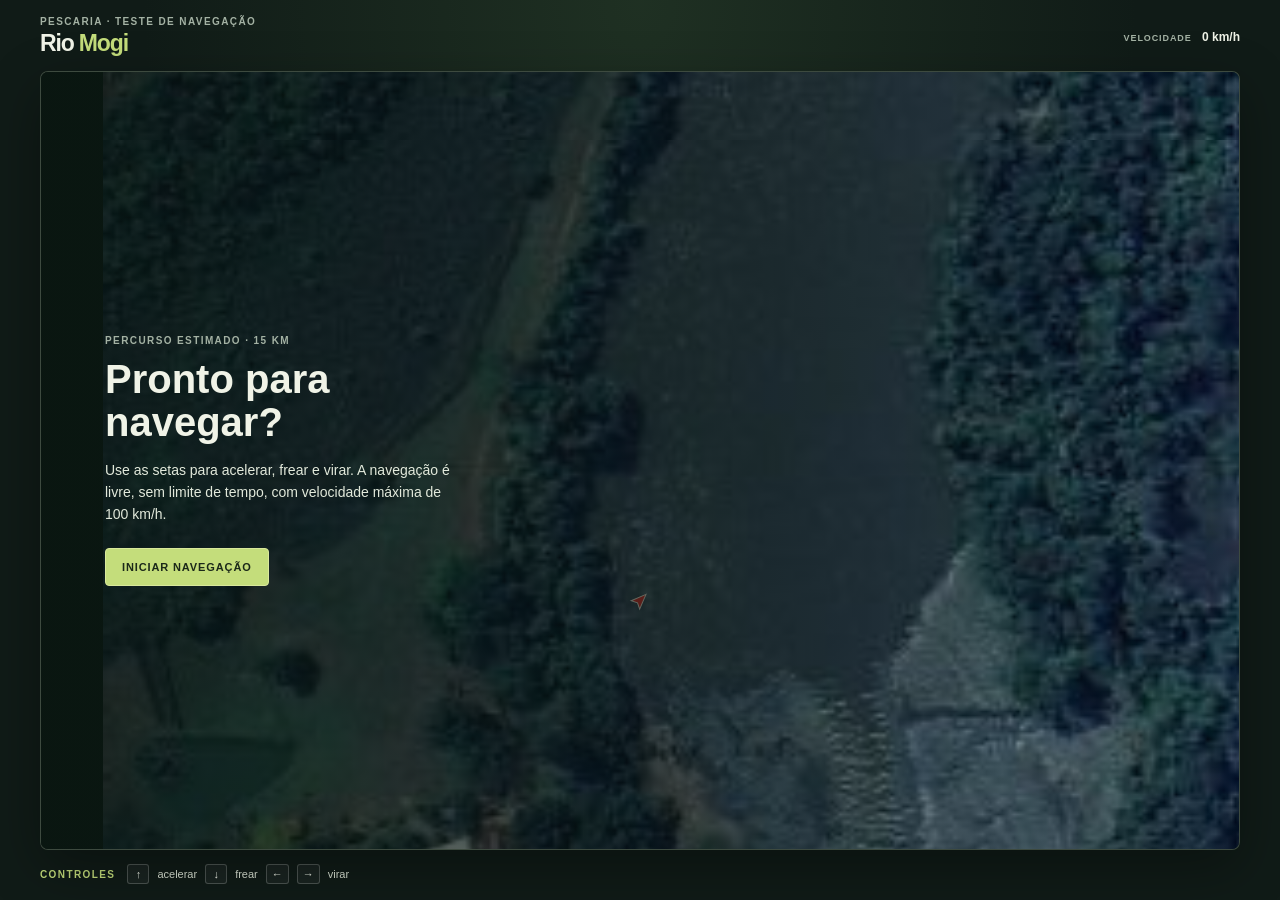
==== commit daaed117: "versao1.1" ====
--- a/index.html
+++ b/index.html
@@ -21,9 +21,6 @@
 
     <section class="river-view" aria-label="Área de navegação">
       <canvas id="river" aria-label="Mapa do rio com a posição da canoa"></canvas>
-      <img id="map-image" src="Foto01.png" alt="" hidden>
-      <img id="boundary-map" src="Foto02.png" alt="" hidden>
-      <img id="navigation-map" src="Foto03.png" alt="" hidden>
       <section id="overlay" class="overlay" aria-labelledby="overlay-title">
         <div class="dialog">
           <p class="eyebrow">PERCURSO ESTIMADO · 15 KM</p>
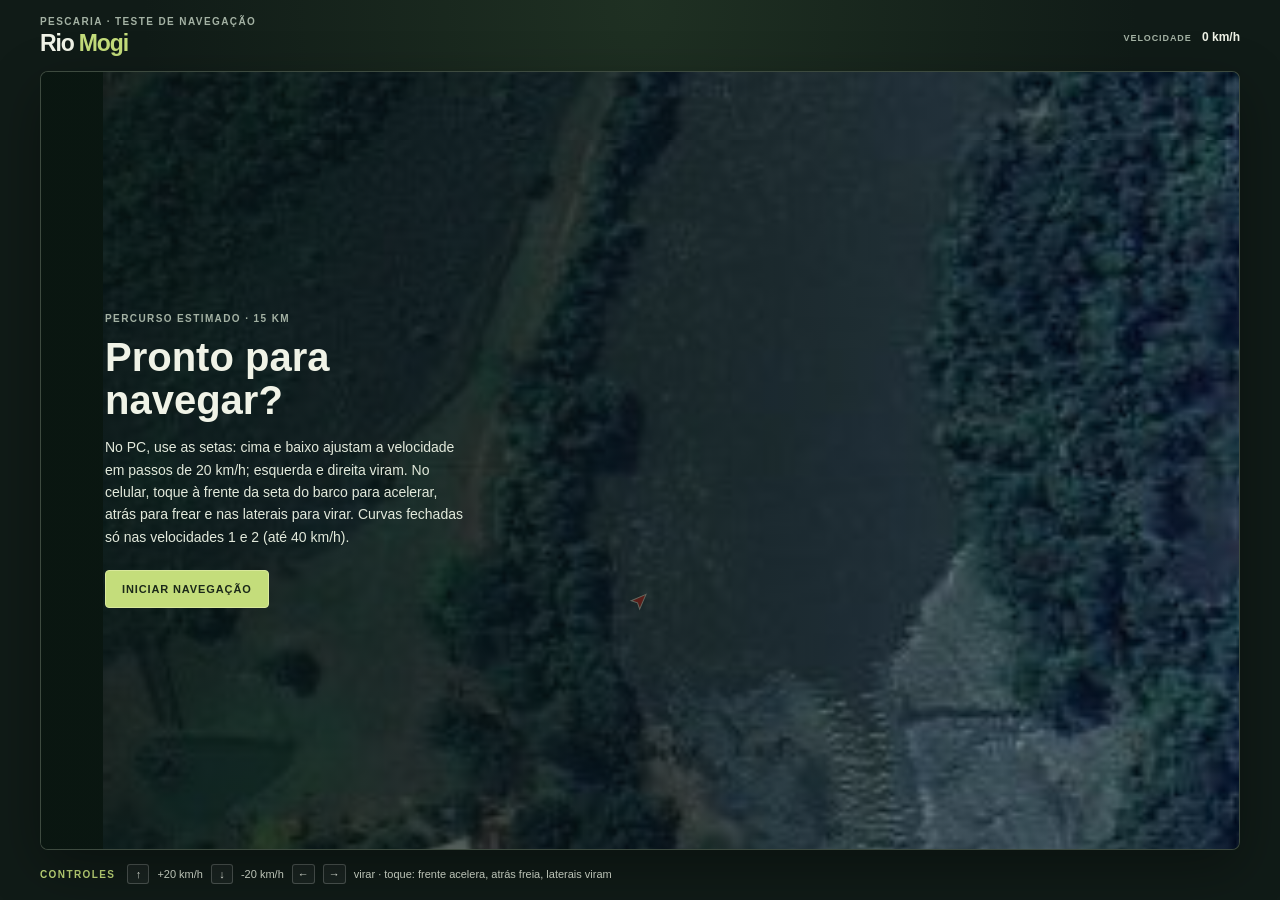
==== commit 90ec7124: "versao1.3" ====
--- a/index.html
+++ b/index.html
@@ -25,14 +25,14 @@
         <div class="dialog">
           <p class="eyebrow">PERCURSO ESTIMADO · 15 KM</p>
           <h2 id="overlay-title">Pronto para navegar?</h2>
-          <p id="overlay-copy">Use as setas para acelerar, frear e virar. A navegação é livre, sem limite de tempo, com velocidade máxima de 100 km/h.</p>
+          <p id="overlay-copy">No PC, use as setas: cima e baixo ajustam a velocidade em passos de 20 km/h; esquerda e direita viram. No celular, toque à frente da seta do barco para acelerar, atrás para frear e nas laterais para virar. Curvas fechadas só nas velocidades 1 e 2 (até 40 km/h).</p>
           <button id="start-button" type="button" disabled>CARREGANDO MAPA...</button>
         </div>
       </section>
     </section>
 
     <footer class="bottom-bar">
-      <p class="controls-copy"><span class="eyebrow">CONTROLES</span> <kbd>↑</kbd> acelerar <kbd>↓</kbd> frear <kbd>←</kbd> <kbd>→</kbd> virar</p>
+      <p class="controls-copy"><span class="eyebrow">CONTROLES</span> <kbd>↑</kbd> +20 km/h <kbd>↓</kbd> -20 km/h <kbd>←</kbd> <kbd>→</kbd> virar · toque: frente acelera, atrás freia, laterais viram</p>
     </footer>
   </main>
 </body>
--- a/css/game.css
+++ b/css/game.css
@@ -67,7 +67,7 @@
   box-shadow: 0 18px 55px #0005;
 }
 
-#river { display: block; width: 100%; height: 100%; }
+#river { display: block; width: 100%; height: 100%; touch-action: none; }
 
 .overlay {
   position: absolute;
@@ -128,7 +128,7 @@
   .eyebrow { font-size: 7px; }
   h1 { margin-top: 1px; font-size: 18px; }
   .bottom-bar { min-height: 24px; }
-  .controls-copy { flex-wrap: nowrap; gap: 4px; max-width: 100%; font-size: 8px; white-space: nowrap; }
+  .controls-copy { flex-wrap: wrap; gap: 4px; max-width: 100%; font-size: 8px; white-space: normal; }
   .controls-copy .eyebrow { margin-right: 1px; }
   .speed-readout { font-size: 8px; }
   .speed-readout strong { margin-left: 3px; font-size: 10px; }
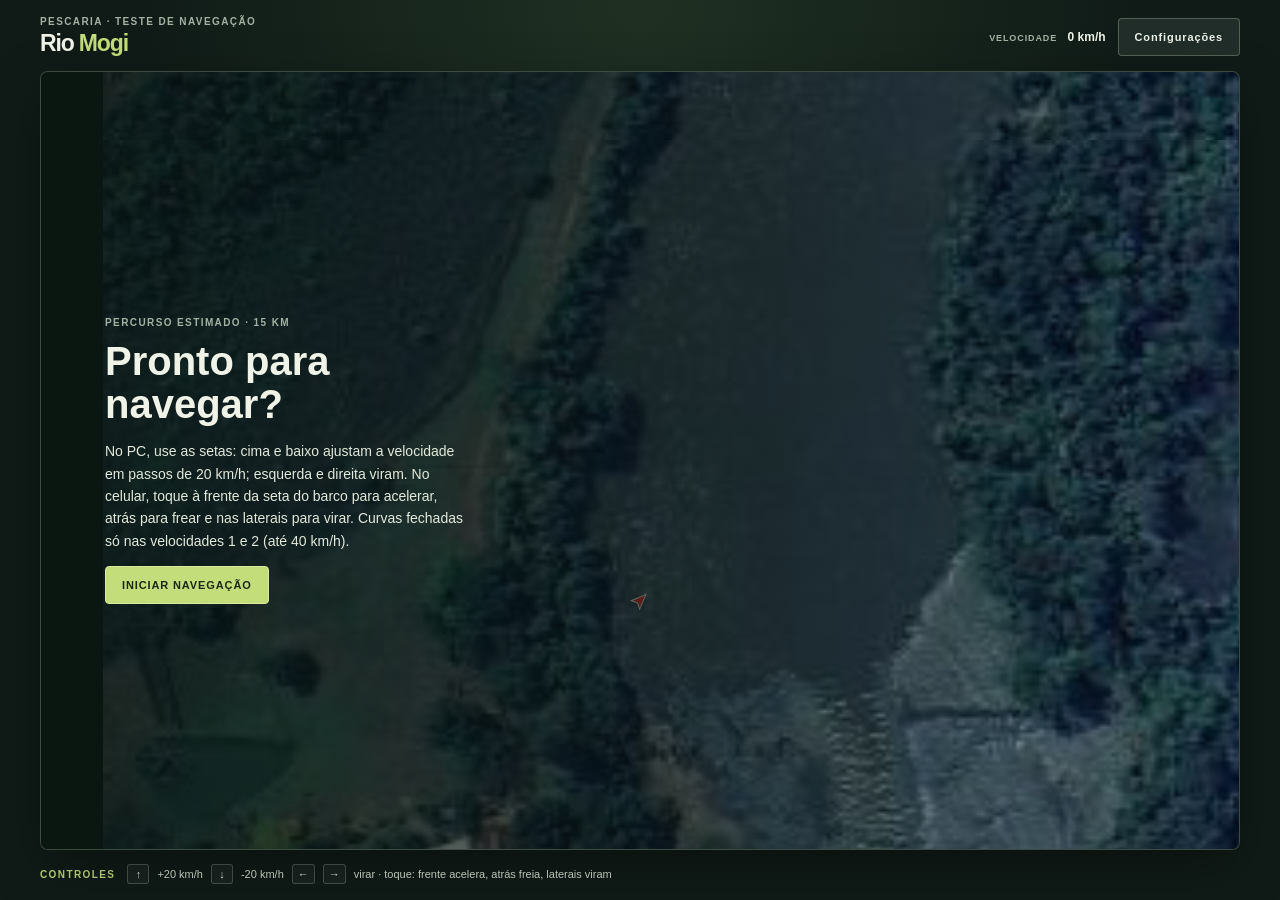
==== commit 7f817ade: "versao1.4" ====
--- a/index.html
+++ b/index.html
@@ -7,7 +7,7 @@
   <meta name="description" content="Teste de navegação no rio com controle por setas.">
   <title>Teste de navegação | Pescaria</title>
   <link rel="stylesheet" href="css/game.css">
-  <script src="js/game.js" defer></script>
+  <script src="js/game.js?v=4" defer></script>
 </head>
 <body>
   <main class="game-shell">
@@ -16,8 +16,32 @@
         <p class="eyebrow">PESCARIA · TESTE DE NAVEGAÇÃO</p>
         <h1>Rio <span>Mogi</span></h1>
       </div>
-      <p class="speed-readout">VELOCIDADE <strong id="speed">0 km/h</strong></p>
+      <div class="topbar-actions">
+        <p class="speed-readout">VELOCIDADE <strong id="speed">0 km/h</strong></p>
+        <button id="settings-button" class="secondary-button" type="button" aria-expanded="false" aria-controls="settings-panel">Configurações</button>
+      </div>
     </header>
+
+    <aside id="settings-panel" class="settings-panel" hidden aria-live="polite">
+      <div class="settings-header">
+        <div>
+          <p class="eyebrow">SALVAR · RECUPERAR</p>
+          <h2>Progresso do jogo</h2>
+        </div>
+        <button id="close-settings" class="ghost-button" type="button" aria-label="Fechar configurações">Fechar</button>
+      </div>
+
+      <p class="warning-message">⚠️ Não use modo anônimo ou outro navegador para não perder os dados salvos no celular.</p>
+
+      <ul id="save-stats" class="save-stats" aria-label="Estatísticas do jogo salvas"></ul>
+
+      <div class="settings-actions">
+        <button id="save-progress" class="primary-button" type="button">Salvar no celular</button>
+        <button id="restore-progress" class="secondary-button" type="button">Recuperar dados</button>
+      </div>
+
+      <p id="save-status" class="save-status">Nenhum dado salvo ainda.</p>
+    </aside>
 
     <section class="river-view" aria-label="Área de navegação">
       <canvas id="river" aria-label="Mapa do rio com a posição da canoa"></canvas>
--- a/css/game.css
+++ b/css/game.css
@@ -41,6 +41,12 @@
   gap: 16px;
 }
 
+.topbar-actions {
+  display: flex;
+  align-items: center;
+  gap: 12px;
+}
+
 .eyebrow {
   margin: 0;
   color: var(--muted);
@@ -83,21 +89,127 @@
 .dialog h2 { margin: 12px 0 8px; font-size: clamp(27px, 4vw, 40px); line-height: 1.08; }
 .dialog p:not(.eyebrow) { max-width: 360px; color: #e2e9db; font-size: 14px; line-height: 1.6; }
 
-#start-button {
-  margin-top: 8px;
+#start-button,
+.primary-button,
+.secondary-button,
+.ghost-button {
   padding: 12px 16px;
-  border: 1px solid #d9e89b;
   border-radius: 4px;
-  background: var(--accent);
-  color: #1b2819;
+  border: 1px solid transparent;
   font-size: 11px;
   font-weight: 800;
   letter-spacing: .08em;
   cursor: pointer;
+  transition: transform .15s ease, border-color .15s ease, background .15s ease;
+}
+
+#start-button,
+.primary-button {
+  border-color: #d9e89b;
+  background: var(--accent);
+  color: #1b2819;
+}
+
+.secondary-button {
+  border-color: #c7d6bd4d;
+  background: rgba(157, 182, 166, 0.12);
+  color: #edf2ea;
+}
+
+.ghost-button {
+  border-color: #d0d7cd2b;
+  background: transparent;
+  color: #edf2ea;
+}
+
+#start-button:hover:not(:disabled),
+.primary-button:hover,
+.secondary-button:hover,
+.ghost-button:hover,
+#start-button:focus-visible,
+.primary-button:focus-visible,
+.secondary-button:focus-visible,
+.ghost-button:focus-visible {
+  transform: translateY(-1px);
+  outline: 2px solid #f4f8de;
+  outline-offset: 2px;
 }
 
 #start-button:disabled { cursor: wait; opacity: .7; }
 #start-button:not(:disabled):hover, #start-button:focus-visible { outline: 2px solid #f4f8de; outline-offset: 3px; }
+
+.settings-panel {
+  position: relative;
+  z-index: 5;
+  display: grid;
+  gap: 16px;
+  margin: -6px 0 0;
+  padding: 18px 18px 16px;
+  border: 1px solid #d4ddc233;
+  border-radius: 10px;
+  background: rgba(13, 22, 18, 0.94);
+  box-shadow: 0 12px 30px rgba(0, 0, 0, 0.3);
+}
+
+.settings-panel[hidden] { display: none; }
+
+.settings-header {
+  display: flex;
+  align-items: center;
+  justify-content: space-between;
+  gap: 16px;
+}
+
+.settings-header h2 {
+  margin: 4px 0 0;
+  font-size: clamp(20px, 2vw, 26px);
+}
+
+.warning-message,
+.save-status {
+  margin: 0;
+  color: #e8efdc;
+  font-size: 12px;
+  line-height: 1.5;
+}
+
+.save-status {
+  min-height: 18px;
+  color: var(--accent);
+}
+
+.save-stats {
+  display: grid;
+  grid-template-columns: repeat(auto-fit, minmax(180px, 1fr));
+  gap: 10px;
+  padding: 0;
+  margin: 0;
+  list-style: none;
+}
+
+.save-stats li {
+  display: flex;
+  justify-content: space-between;
+  gap: 12px;
+  padding: 10px 12px;
+  border: 1px solid rgba(204, 219, 190, 0.2);
+  border-radius: 8px;
+  background: rgba(175, 204, 143, 0.04);
+  color: #edf1e9;
+  font-size: 12px;
+}
+
+.save-stats strong {
+  color: #f5fbdd;
+  font-weight: 700;
+  text-align: right;
+}
+
+.settings-actions {
+  display: flex;
+  flex-wrap: wrap;
+  gap: 12px;
+}
 
 .controls-copy, .speed-readout { margin: 0; color: #d9e1d3; font-size: 11px; }
 .controls-copy { display: flex; align-items: center; gap: 8px; }
@@ -125,9 +237,13 @@
     padding: max(4px, env(safe-area-inset-top)) 0 max(4px, env(safe-area-inset-bottom));
   }
   .topbar { min-height: 38px; }
+  .topbar-actions { gap: 8px; }
   .eyebrow { font-size: 7px; }
   h1 { margin-top: 1px; font-size: 18px; }
   .bottom-bar { min-height: 24px; }
+  .settings-panel { padding: 14px 12px; }
+  .settings-actions { flex-direction: column; }
+  .save-stats { grid-template-columns: 1fr; }
   .controls-copy { flex-wrap: wrap; gap: 4px; max-width: 100%; font-size: 8px; white-space: normal; }
   .controls-copy .eyebrow { margin-right: 1px; }
   .speed-readout { font-size: 8px; }
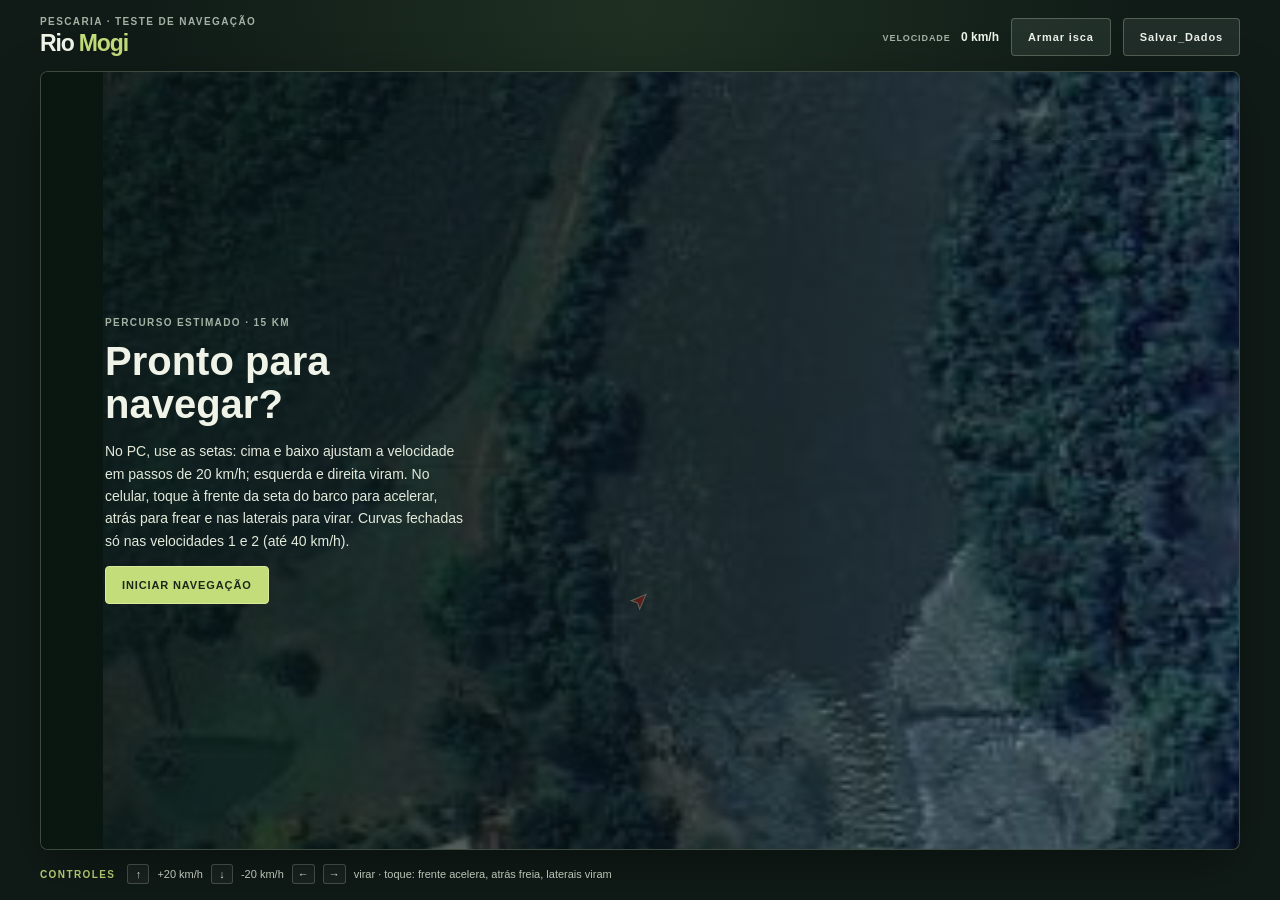
==== commit 9fe70fba: "versao1.5" ====
--- a/index.html
+++ b/index.html
@@ -7,7 +7,7 @@
   <meta name="description" content="Teste de navegação no rio com controle por setas.">
   <title>Teste de navegação | Pescaria</title>
   <link rel="stylesheet" href="css/game.css">
-  <script src="js/game.js?v=4" defer></script>
+  <script src="js/game.js?v=5" defer></script>
 </head>
 <body>
   <main class="game-shell">
@@ -18,9 +18,35 @@
       </div>
       <div class="topbar-actions">
         <p class="speed-readout">VELOCIDADE <strong id="speed">0 km/h</strong></p>
-        <button id="settings-button" class="secondary-button" type="button" aria-expanded="false" aria-controls="settings-panel">Configurações</button>
+        <button id="bait-button" class="secondary-button" type="button" aria-expanded="false" aria-controls="bait-panel">Armar isca</button>
+        <button id="settings-button" class="secondary-button" type="button" aria-expanded="false" aria-controls="settings-panel">Salvar_Dados</button>
       </div>
     </header>
+
+    <aside id="bait-panel" class="settings-panel bait-panel" hidden aria-live="polite">
+      <div class="settings-header">
+        <div>
+          <p class="eyebrow">ISCA · ESTOQUE</p>
+          <h2>Comprar ou armar isca</h2>
+        </div>
+        <button id="close-bait" class="ghost-button" type="button" aria-label="Fechar painel de iscas">Fechar</button>
+      </div>
+      <p id="bait-inventory" class="warning-message"></p>
+      <div class="bait-controls">
+        <label for="bait-type">Tipo de isca</label>
+        <select id="bait-type">
+          <option value="tuvira">Tuvira · R$ 5,00</option>
+          <option value="piau">Piau · R$ 10,00</option>
+        </select>
+        <label for="bait-quantity">Quantidade</label>
+        <input id="bait-quantity" type="number" min="1" step="1" value="1">
+        <div class="settings-actions">
+          <button id="buy-bait" class="secondary-button" type="button">Comprar iscas selecionadas</button>
+          <button id="arm-bait" class="primary-button" type="button">Armar isca selecionada</button>
+        </div>
+      </div>
+      <p id="bait-status" class="save-status" role="status"></p>
+    </aside>
 
     <aside id="settings-panel" class="settings-panel" hidden aria-live="polite">
       <div class="settings-header">
@@ -45,6 +71,12 @@
 
     <section class="river-view" aria-label="Área de navegação">
       <canvas id="river" aria-label="Mapa do rio com a posição da canoa"></canvas>
+      <aside id="fuel-alert" class="fuel-alert" hidden aria-live="polite">
+        <p id="fuel-message"></p>
+        <label for="fuel-quantity">Litros para comprar</label>
+        <input id="fuel-quantity" type="number" min="1" step="1" value="1">
+        <button id="buy-fuel" class="primary-button" type="button">Comprar gasolina · R$ 6,50/L</button>
+      </aside>
       <section id="overlay" class="overlay" aria-labelledby="overlay-title">
         <div class="dialog">
           <p class="eyebrow">PERCURSO ESTIMADO · 15 KM</p>
--- a/css/game.css
+++ b/css/game.css
@@ -44,6 +44,8 @@
 .topbar-actions {
   display: flex;
   align-items: center;
+  justify-content: flex-end;
+  flex-wrap: wrap;
   gap: 12px;
 }
 
@@ -211,6 +213,53 @@
   gap: 12px;
 }
 
+.bait-controls {
+  display: grid;
+  grid-template-columns: auto minmax(100px, 1fr) auto minmax(80px, 120px) auto;
+  align-items: center;
+  gap: 10px;
+  color: #edf1e9;
+  font-size: 12px;
+}
+
+.bait-controls select,
+.bait-controls input,
+.fuel-alert input {
+  min-width: 0;
+  padding: 10px;
+  border: 1px solid #c7d6bd4d;
+  border-radius: 4px;
+  background: #17251e;
+  color: #edf2ea;
+  font: inherit;
+}
+
+.bait-controls .settings-actions { grid-column: 1 / -1; }
+
+.fuel-alert {
+  position: absolute;
+  z-index: 2;
+  right: 12px;
+  bottom: 12px;
+  display: grid;
+  grid-template-columns: minmax(0, 1fr) auto auto;
+  align-items: center;
+  gap: 10px;
+  width: min(640px, calc(100% - 24px));
+  padding: 12px;
+  border: 1px solid #e8c96b88;
+  border-radius: 8px;
+  background: rgba(13, 22, 18, 0.94);
+  box-shadow: 0 8px 24px #0006;
+  color: #f5e9bc;
+  font-size: 12px;
+}
+
+.fuel-alert[hidden] { display: none; }
+.fuel-alert p { grid-column: 1 / -1; margin: 0; line-height: 1.5; }
+.fuel-alert label { white-space: nowrap; }
+.fuel-alert .primary-button { padding: 10px; }
+
 .controls-copy, .speed-readout { margin: 0; color: #d9e1d3; font-size: 11px; }
 .controls-copy { display: flex; align-items: center; gap: 8px; }
 .controls-copy .eyebrow { margin-right: 4px; color: var(--accent); }
@@ -237,16 +286,27 @@
     padding: max(4px, env(safe-area-inset-top)) 0 max(4px, env(safe-area-inset-bottom));
   }
   .topbar { min-height: 38px; }
-  .topbar-actions { gap: 8px; }
+  .topbar-actions { max-width: 62%; gap: 5px; }
+  .topbar-actions .secondary-button { padding: 7px 8px; font-size: 8px; letter-spacing: .03em; }
   .eyebrow { font-size: 7px; }
   h1 { margin-top: 1px; font-size: 18px; }
   .bottom-bar { min-height: 24px; }
   .settings-panel { padding: 14px 12px; }
   .settings-actions { flex-direction: column; }
+  .bait-controls { grid-template-columns: 1fr 1fr; }
+  .bait-controls label:nth-of-type(2) { grid-column: 1; }
+  .bait-controls .settings-actions { grid-column: 1 / -1; }
+  .fuel-alert { grid-template-columns: 1fr 1fr; gap: 8px; padding: 9px; }
+  .fuel-alert p { grid-column: 1 / -1; }
+  .fuel-alert label { grid-column: 1; }
+  .fuel-alert input { grid-column: 2; }
+  .fuel-alert .primary-button { grid-column: 1 / -1; }
   .save-stats { grid-template-columns: 1fr; }
   .controls-copy { flex-wrap: wrap; gap: 4px; max-width: 100%; font-size: 8px; white-space: normal; }
   .controls-copy .eyebrow { margin-right: 1px; }
-  .speed-readout { font-size: 8px; }
+  .speed-readout { width: 100%; font-size: 8px; text-align: right; }
   .speed-readout strong { margin-left: 3px; font-size: 10px; }
   kbd { min-width: 18px; padding: 2px 3px; }
 }
+
+.bait-controls button:disabled { cursor: not-allowed; opacity: .55; }
